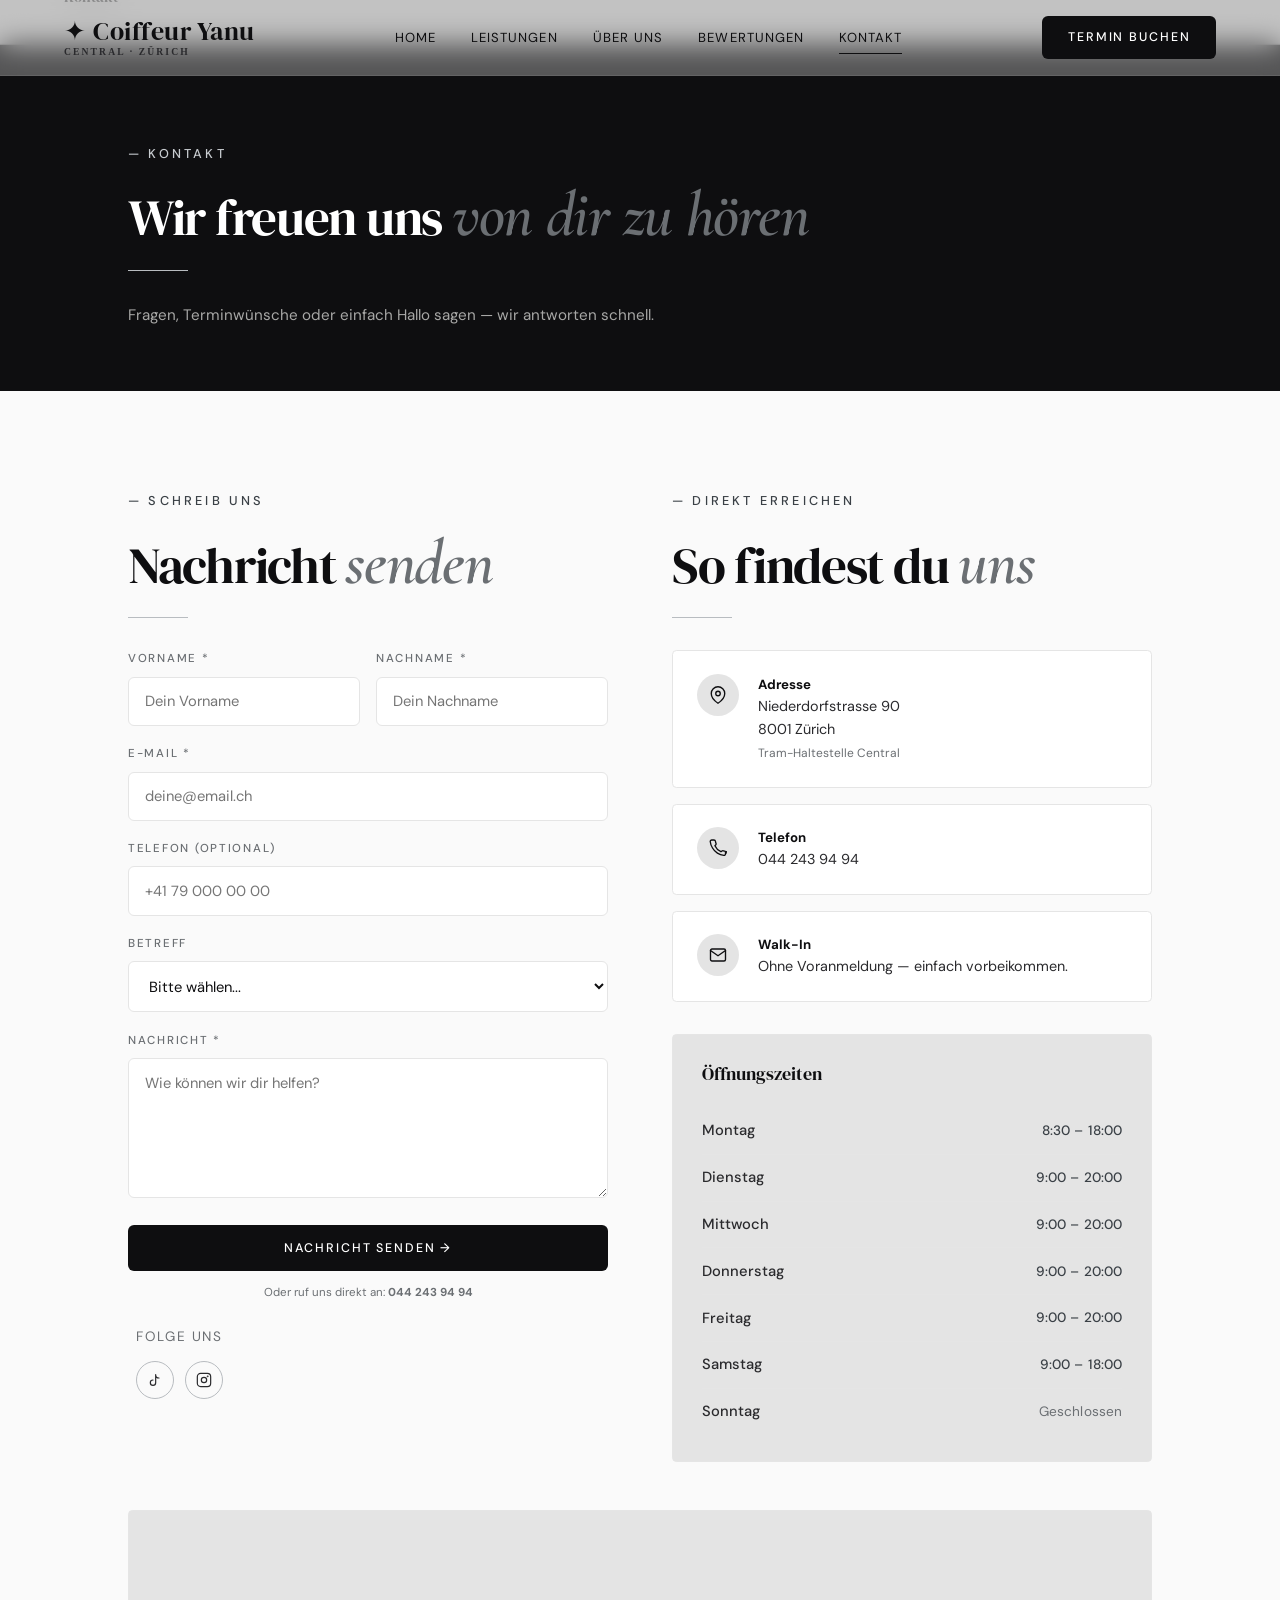
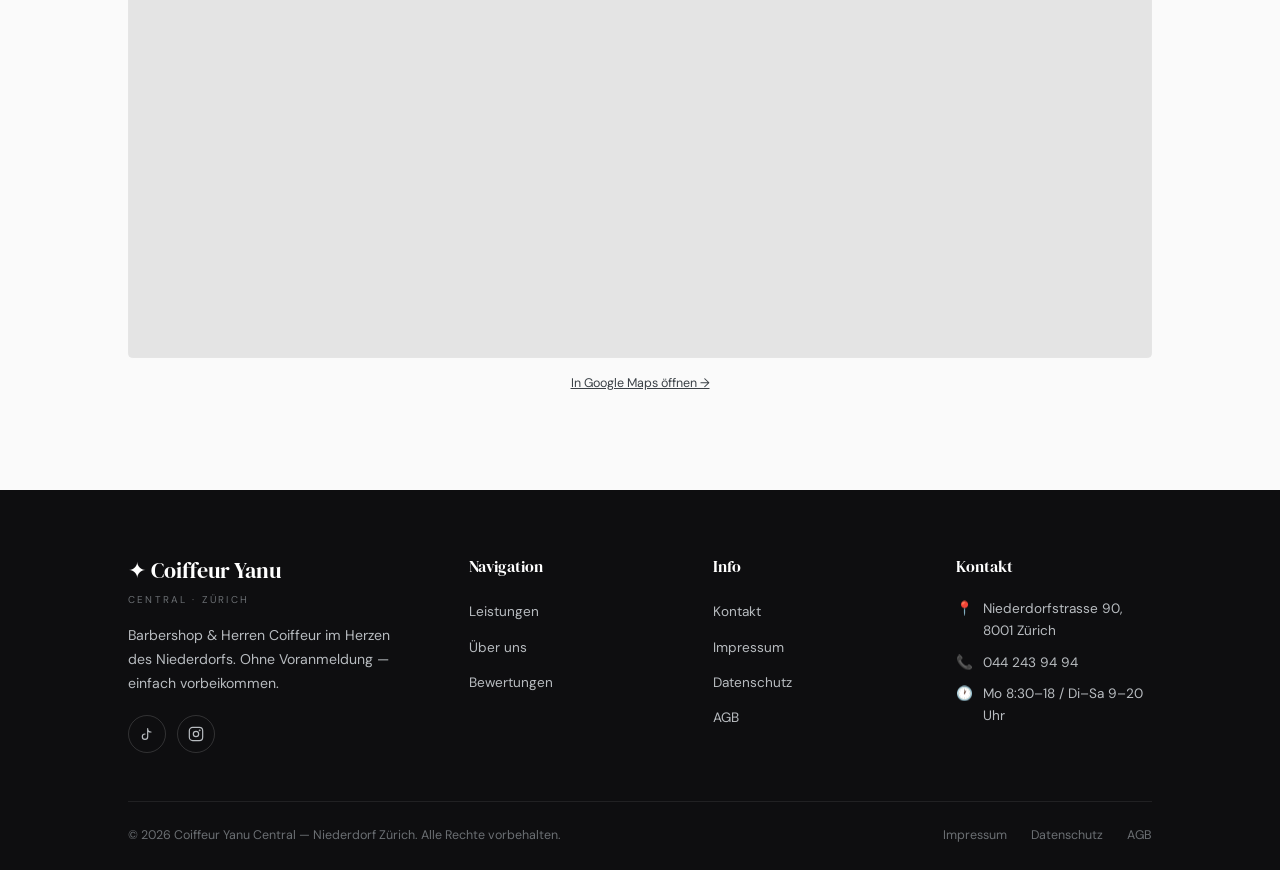
==== kontakt.html @ e37d9dbb "Add files via upload" ====
<!DOCTYPE html>
<html lang="de">
<head>
<meta charset="UTF-8">
<meta name="viewport" content="width=device-width, initial-scale=1.0">
<title>Kontakt — Coiffeur Yanu Central Zürich</title>
<meta name="description" content="Kontaktiere Coiffeur Yanu Central — Niederdorfstrasse 90, 8001 Zürich. Termine, Anfragen und Öffnungszeiten.">
<link rel="stylesheet" href="style.css">
</head>
<body>

<header class="header">
  <a href="index.html" class="nav-logo">✦ Coiffeur Yanu<span>Central · Zürich</span></a>
  <nav class="nav-links">
    <a href="index.html">Home</a>
    <a href="index.html#leistungen">Leistungen</a>
    <a href="index.html#about">Über uns</a>
    <a href="index.html#bewertungen">Bewertungen</a>
    <a href="kontakt.html" class="active">Kontakt</a>
  </nav>
  <div class="nav-right">
    <a href="kontakt.html" class="btn btn-gold">Termin buchen</a>
    <button class="hamburger" aria-label="Menü"><span></span><span></span><span></span></button>
  </div>
</header>
<nav class="mobile-nav">
  <a href="index.html">Home</a>
  <a href="index.html#leistungen">Leistungen</a>
  <a href="index.html#about">Über uns</a>
  <a href="index.html#bewertungen">Bewertungen</a>
  <a href="kontakt.html">Kontakt</a>
</nav>

<div class="page-hero">
  <div class="page-hero-content">
    <span class="label" style="color:var(--rose-light)">Kontakt</span>
    <h2 class="section-title" style="color:#ffffff;">Wir freuen uns <em>von dir zu hören</em></h2>
    <div class="divider-gold"></div>
    <p style="color:rgba(250,250,248,0.65);font-size:0.95rem;max-width:580px;">Fragen, Terminwünsche oder einfach Hallo sagen — wir antworten schnell.</p>
  </div>
</div>

<section class="section wide-pad">
  <div class="contact-layout">

    <!-- Form -->
    <div>
      <span class="label">Schreib uns</span>
      <h2 class="section-title">Nachricht <em>senden</em></h2>
      <div class="divider-gold"></div>

      <form id="contact-form">
        <div class="form-row">
          <div class="form-group">
            <label class="form-label">Vorname *</label>
            <input type="text" class="form-input" placeholder="Dein Vorname" required>
          </div>
          <div class="form-group">
            <label class="form-label">Nachname *</label>
            <input type="text" class="form-input" placeholder="Dein Nachname" required>
          </div>
        </div>
        <div class="form-group">
          <label class="form-label">E-Mail *</label>
          <input type="email" class="form-input" placeholder="deine@email.ch" required>
        </div>
        <div class="form-group">
          <label class="form-label">Telefon (optional)</label>
          <input type="tel" class="form-input" placeholder="+41 79 000 00 00">
        </div>
        <div class="form-group">
          <label class="form-label">Betreff</label>
          <select class="form-select form-input">
            <option value="">Bitte wählen...</option>
            <option>Terminanfrage</option>
            <option>Preisanfrage</option>
            <option>Allgemeine Frage</option>
            <option>Feedback</option>
            <option>Anderes</option>
          </select>
        </div>
        <div class="form-group">
          <label class="form-label">Nachricht *</label>
          <textarea class="form-textarea" placeholder="Wie können wir dir helfen?" style="min-height:140px;" required></textarea>
        </div>

        <button type="submit" class="btn btn-gold" style="width:100%;justify-content:center;padding:0.95rem;">
          Nachricht senden →
        </button>
        <p style="font-size:0.72rem;color:var(--mink);text-align:center;margin-top:0.8rem;">Oder ruf uns direkt an: <strong>044 243 94 94</strong></p>

        <div style="margin-top:1.5rem;margin-left:0.5rem;">
          <p style="font-size:0.85rem;letter-spacing:0.12em;text-transform:uppercase;color:var(--mink);margin-bottom:0.8rem;">Folge uns</p>
          <div class="social-row">
            <a href="https://www.tiktok.com/@coiffeur.yanu" target="_blank" rel="noopener" class="social-icon-btn" aria-label="TikTok"><svg viewBox="0 0 24 24" stroke="currentColor" fill="none" stroke-width="1.8" stroke-linecap="round" stroke-linejoin="round" width="16" height="16"><path d="M9 12a4 4 0 1 0 4 4V4a5 5 0 0 0 5 5"/></svg></a>
            <a href="https://www.instagram.com/" target="_blank" rel="noopener" class="social-icon-btn" aria-label="Instagram"><svg viewBox="0 0 24 24" stroke="currentColor" fill="none" stroke-width="1.8" stroke-linecap="round" stroke-linejoin="round" width="16" height="16"><rect x="2" y="2" width="20" height="20" rx="5"/><circle cx="12" cy="12" r="4"/><circle cx="17.5" cy="6.5" r="0.5" fill="currentColor"/></svg></a>
          </div>
        </div>
      </form>
    </div>

    <!-- Info -->
    <div>
      <span class="label">Direkt erreichen</span>
      <h2 class="section-title">So findest du <em>uns</em></h2>
      <div class="divider-gold"></div>

      <div class="contact-card"><div class="contact-info-item">
        <div class="contact-icon-box">
          <svg viewBox="0 0 24 24" stroke="currentColor" fill="none" stroke-width="1.8" stroke-linecap="round" stroke-linejoin="round" width="18" height="18">
            <path d="M21 10c0 7-9 13-9 13s-9-6-9-13a9 9 0 0 1 18 0z"/><circle cx="12" cy="10" r="3"/>
          </svg>
        </div>
        <div>
          <h5>Adresse</h5>
          <p>Niederdorfstrasse 90<br>8001 Zürich<br><span style="font-size:0.75rem;color:var(--mink);">Tram-Haltestelle Central</span></p>
        </div>
      </div></div>

      <div class="contact-card"><div class="contact-info-item">
        <div class="contact-icon-box">
          <svg viewBox="0 0 24 24" stroke="currentColor" fill="none" stroke-width="1.8" stroke-linecap="round" stroke-linejoin="round" width="18" height="18">
            <path d="M22 16.92v3a2 2 0 0 1-2.18 2 19.79 19.79 0 0 1-8.63-3.07A19.5 19.5 0 0 1 4.69 12a19.79 19.79 0 0 1-3.07-8.67A2 2 0 0 1 3.6 1.27h3a2 2 0 0 1 2 1.72c.127.96.361 1.903.7 2.81a2 2 0 0 1-.45 2.11L7.91 8.96a16 16 0 0 0 8 8l1.27-.77a2 2 0 0 1 2.11-.45c.907.339 1.85.573 2.81.7A2 2 0 0 1 24 18.92"/>
          </svg>
        </div>
        <div>
          <h5>Telefon</h5>
          <p>044 243 94 94</p>
        </div>
      </div></div>

      <div class="contact-card"><div class="contact-info-item">
        <div class="contact-icon-box">
          <svg viewBox="0 0 24 24" stroke="currentColor" fill="none" stroke-width="1.8" stroke-linecap="round" stroke-linejoin="round" width="18" height="18">
            <path d="M4 4h16c1.1 0 2 .9 2 2v12c0 1.1-.9 2-2 2H4c-1.1 0-2-.9-2-2V6c0-1.1.9-2 2-2z"/><polyline points="22,6 12,13 2,6"/>
          </svg>
        </div>
        <div>
          <h5>Walk-In</h5>
          <p>Ohne Voranmeldung — einfach vorbeikommen.</p>
        </div>
      </div></div>

      <div style="margin-top:2rem;padding:1.6rem 1.8rem;background:var(--pearl);border:1px solid var(--blush);border-radius:var(--radius-lg);">
        <h4 style="font-family:var(--serif);font-size:1.1rem;font-weight:400;margin-bottom:1.2rem;color:var(--ink);">Öffnungszeiten</h4>
        <div>
          <div class="hours-row"><span class="day">Montag</span><span class="time">8:30 – 18:00</span></div>
          <div class="hours-row"><span class="day">Dienstag</span><span class="time">9:00 – 20:00</span></div>
          <div class="hours-row"><span class="day">Mittwoch</span><span class="time">9:00 – 20:00</span></div>
          <div class="hours-row"><span class="day">Donnerstag</span><span class="time">9:00 – 20:00</span></div>
          <div class="hours-row"><span class="day">Freitag</span><span class="time">9:00 – 20:00</span></div>
          <div class="hours-row"><span class="day">Samstag</span><span class="time">9:00 – 18:00</span></div>
          <div class="hours-row closed"><span class="day">Sonntag</span><span class="time">Geschlossen</span></div>
        </div>
      </div>
    </div>
  </div>

  <div class="map-box with-iframe">
    <iframe
      src="https://www.google.com/maps?q=Niederdorfstrasse+90,+8001+Z%C3%BCrich&output=embed"
      loading="lazy"
      referrerpolicy="no-referrer-when-downgrade"
      title="Coiffeur Yanu Central auf Google Maps"
      allowfullscreen></iframe>
  </div>
  <p style="text-align:center;font-size:0.78rem;color:var(--mink);margin-top:1rem;">
    <a href="https://www.google.com/maps/search/Coiffeur+Yanu+Central+Z%C3%BCrich" target="_blank" rel="noopener" style="color:var(--rose-dark);text-decoration:underline;">In Google Maps öffnen →</a>
  </p>
</section>

<footer class="footer wide-pad">
  <div class="footer-grid">
    <div class="footer-brand">
      <span class="footer-brand-name">✦ Coiffeur Yanu</span>
      <span class="footer-brand-sub">Central · Zürich</span>
      <p>Barbershop & Herren Coiffeur im Herzen des Niederdorfs. Ohne Voranmeldung — einfach vorbeikommen.</p>
      <div class="social-row">
        <a href="https://www.tiktok.com/@coiffeur.yanu" target="_blank" rel="noopener" aria-label="TikTok" class="social-icon-btn"><svg viewBox="0 0 24 24" stroke="currentColor" fill="none" stroke-width="1.8" stroke-linecap="round" stroke-linejoin="round" width="16" height="16"><path d="M9 12a4 4 0 1 0 4 4V4a5 5 0 0 0 5 5"/></svg></a>
        <a href="https://www.instagram.com/" target="_blank" rel="noopener" aria-label="Instagram" class="social-icon-btn"><svg viewBox="0 0 24 24" stroke="currentColor" fill="none" stroke-width="1.8" stroke-linecap="round" stroke-linejoin="round" width="16" height="16"><rect x="2" y="2" width="20" height="20" rx="5"/><circle cx="12" cy="12" r="4"/><circle cx="17.5" cy="6.5" r="0.5" fill="currentColor"/></svg></a>
      </div>
    </div>
    <div class="footer-col"><h4>Navigation</h4><ul>
      <li><a href="index.html#leistungen">Leistungen</a></li>
      <li><a href="index.html#about">Über uns</a></li>
      <li><a href="index.html#bewertungen">Bewertungen</a></li>
    </ul></div>
    <div class="footer-col"><h4>Info</h4><ul>
      <li><a href="kontakt.html">Kontakt</a></li>
      <li><a href="#">Impressum</a></li>
      <li><a href="#">Datenschutz</a></li>
      <li><a href="#">AGB</a></li>
    </ul></div>
    <div class="footer-col"><h4>Kontakt</h4>
      <div class="footer-contact-line"><span>📍</span><span>Niederdorfstrasse 90, 8001 Zürich</span></div>
      <div class="footer-contact-line"><span>📞</span><span>044 243 94 94</span></div>
      <div class="footer-contact-line"><span>🕐</span><span>Mo 8:30–18 / Di–Sa 9–20 Uhr</span></div>
    </div>
  </div>
  <div class="footer-bottom">
    <p>© 2026 Coiffeur Yanu Central — Niederdorf Zürich. Alle Rechte vorbehalten.</p>
    <div class="footer-bottom-links"><a href="#">Impressum</a><a href="#">Datenschutz</a><a href="#">AGB</a></div>
  </div>
</footer>

<script src="script.js"></script>
</body>
</html>
---- style.css ----
@import url('https://fonts.googleapis.com/css2?family=DM+Serif+Display:ital@0;1&family=DM+Sans:wght@300;400;500;600&family=Cormorant:ital,wght@0,400;1,400;1,600&display=swap');

:root {
  --white:#FFFFFF; --off:#FAFAF8; --pearl:#F5F2EE; --blush:#EDE6DC;
  --stone:#C9BDB0; --mink:#8A7D74; --ink:#1C1915; --ink-2:#3A342E;
  --rose:#C4877A; --rose-light:#DCA99F; --rose-pale:#F5EBE8; --rose-dark:#9A5F54;
  --sage:#7A9180; --sage-pale:#EBF0EC;
  --serif:'DM Serif Display',Georgia,serif;
  --sans:'DM Sans',system-ui,sans-serif;
  --script:'Cormorant',Georgia,serif;
  --header-h:76px; --radius:6px; --radius-lg: 4.45px;;
  --transition:0.28s ease;
  --shadow:0 8px 40px rgba(28,25,21,0.10);
  --shadow-sm:0 4px 20px rgba(28,25,21,0.08);
}

*{box-sizing:border-box;margin:0;padding:0}
html{scroll-behavior:smooth}
body{font-family:var(--sans);color:var(--ink);background:var(--off);line-height:1.6;font-weight:400;-webkit-font-smoothing:antialiased}
img{max-width:100%;display:block}
a{color:inherit;text-decoration:none;transition:var(--transition)}

/* ---------- HEADER ---------- */
.header{
  position:fixed;top:0;left:0;right:0;height:var(--header-h);
  display:flex;align-items:center;justify-content:space-between;
  padding:0 5%;background:var(--mink);backdrop-filter:blur(14px);
  border-bottom:1px solid var(--blush);z-index:100;
}
.header.scrolled{
  background: rgba(255,255,255,0.85);
  backdrop-filter: blur(14px);
  border-bottom: 1px solid var(--blush);
}

.header.scrolled .nav-links a{color:var(--ink-2);}
.header.scrolled .nav-links a:hover,.nav-links a.active ::after{color:var(--rose-dark)}
.header.scrolled .nav-links a.active::after{background:var(--rose)}


.nav-logo{font-family:var(--serif);font-size:1.35rem;color:var(--ink);display:flex;flex-direction:column;line-height:1.1}
.nav-logo span{font-family:var(--sans);font-size:0.60rem;letter-spacing:0.22em;text-transform:uppercase;color:var(--ink-2);margin-top:2px;font-weight:600; font-family: bold;}
.nav-links{display:flex;gap:2.2rem}
.nav-links a{font-size:0.82rem;letter-spacing:0.08em;text-transform:uppercase;color:var(--ink);font-weight:400;position:relative;padding:0.4rem 0}
.nav-links a::after{
  content:'';position:absolute;left:0;right:0;bottom:0;
  height:1px;background:var(--rose);
  transform:scaleX(0);transform-origin:center;
  transition:transform 0.32s ease;
}
.nav-links a:hover{color:var(--rose-dark)}
.nav-links a:hover::after,
.nav-links a.active::after{transform:scaleX(1)}
.nav-links a.active{color:var(--rose-dark)}
.header.scrolled .nav-links a.active{color:var(--rose-dark)}
.nav-right{display:flex;align-items:center;gap:1rem}

.btn{display:inline-flex;align-items:center;gap:0.5rem;padding:0.7rem 1.6rem;font-size:0.78rem;letter-spacing:0.15em;text-transform:uppercase;border-radius:var(--radius);font-weight:500;cursor:pointer;border:none;transition:var(--transition);font-family:var(--sans)}
.btn-gold{background:var(--rose);color:var(--white)}
.btn-gold:hover{background:var(--rose-dark);transform:translateY(-1px);box-shadow:var(--shadow-sm)}
.btn-ghost{background:transparent;color:var(--ink);border:1px solid var(--stone)}
.btn-ghost:hover{border-color:var(--rose);color:var(--rose-dark)}

.hamburger{display:none;background:none;border:none;flex-direction:column;gap:5px;cursor:pointer;padding:6px}
.hamburger span{width:22px;height:1.5px;background:var(--ink);transition:var(--transition)}
.mobile-nav{position:fixed;top:var(--header-h);left:0;right:0;background:var(--white);border-bottom:1px solid var(--blush);transform:translateY(-110%);transition:transform 0.35s ease;z-index:99;padding:1.5rem 5%;flex-direction:column;gap:1rem;display:flex}
.mobile-nav.open{transform:translateY(0)}
.mobile-nav a{font-size:0.95rem;color:var(--ink);padding:0.5rem 0;border-bottom:1px solid var(--pearl);font-family:var(--serif)}

/* ---------- HERO ---------- */
.hero{
  min-height:100vh;display:flex;align-items:center;
  padding:calc(var(--header-h) + 3rem) 5% 4rem;
  background:linear-gradient(135deg,var(--pearl) 0%,var(--rose-pale) 60%,var(--blush) 100%);
  position:relative;overflow:hidden;
}
.hero::before{content:'';position:absolute;inset:0;background:radial-gradient(circle at 80% 20%,rgba(196,135,122,0.18),transparent 50%)}
.hero-grid{display:grid;grid-template-columns:1.1fr 0.9fr;gap:4rem;align-items:center;max-width:1400px;margin:0 auto;width:100%;position:relative;z-index:1}
.hero h1{font-family:var(--serif);font-size:clamp(2.6rem,6vw,5rem);line-height:1.05;color:var(--ink);margin-bottom:1.5rem;font-weight:400}
.hero h1 em{font-family:var(--script);font-style:italic;color:var(--rose-dark);font-weight:600}
.hero p{font-size:1.05rem;color:var(--ink-2);max-width:480px;margin-bottom:2rem;line-height:1.7}
.hero-cta{display:flex;gap:1rem;flex-wrap:wrap}
.hero-image{position:relative;aspect-ratio:4/5;border-radius:var(--radius-lg);overflow:hidden;box-shadow:var(--shadow);background:linear-gradient(135deg,var(--rose-light),var(--rose-pale))}
.hero-image::after{content:'✦';position:absolute;inset:0;display:flex;align-items:center;justify-content:center;font-size:6rem;color:rgba(255,255,255,0.4);font-family:var(--serif)}

.label{display:inline-block;font-size:0.8rem;letter-spacing:0.25em;text-transform:uppercase;color:var(--rose-dark);margin-bottom:1rem;font-weight:500}
.label::before{content:'— '}

/* ---------- SECTIONS ---------- */
.section{padding:6rem 5%;max-width:1400px;margin:0 auto}
.section-title{font-family:var(--serif);font-size:clamp(2rem,4vw,3.2rem);line-height:1.1;color:var(--ink);margin-bottom:1rem;font-weight:400}
.section-title em{font-family:var(--script);font-style:italic;color:var(--rose-light);font-weight:600; font-size: 4rem;}
.section-title.light{color:var(--white)}
.section-intro{max-width:600px;color:var(--ink-2);font-size:1rem;margin-bottom:3rem}

.divider-gold{width:60px;height:1px;background:var(--rose);margin:1.2rem 0 2rem}

/* ---------- PRODUCT/SERVICE CARDS ---------- */
.cards-grid{display:grid;grid-template-columns:repeat(4,1fr);gap:2rem}
.card{
  background:var(--white);border:1px solid var(--blush);border-radius:var(--radius-lg);
  padding:2.2rem 1.8rem;transition:var(--transition);position:relative;overflow:hidden;
}
.card::before{content:'';position:absolute;top:0;left:0;right:0;height:2px;background:var(--rose);transform:scaleX(0);transform-origin:left;transition:transform 0.4s ease}
.card:hover{transform:translateY(-4px);box-shadow:var(--shadow);border-color:var(--rose-light)}
.card:hover::before{transform:scaleX(1)}
.card-icon{width:48px;height:48px;border-radius:50%;background:var(--rose-pale);color:var(--rose-dark);display:flex;align-items:center;justify-content:center;margin-bottom:1.4rem;font-family:var(--serif);font-size:1.4rem}
.card h3{font-family:var(--serif);font-size:1.4rem;color:var(--ink);margin-bottom:0.8rem;font-weight:400}
.card p{color:var(--ink-2);font-size:0.92rem;line-height:1.7;margin-bottom:1.2rem}
.card-price{font-family:var(--script);font-style:italic;color:var(--rose-dark);font-size:1.15rem;font-weight:600}

/* ---------- ABOUT ---------- */
.about{background:var(--pearl)}
.about .section{padding:6rem 5%}
.about-grid{display:grid;grid-template-columns:1fr 1fr;gap:5rem;align-items:center}
.about-image{aspect-ratio:1/0.85;border-radius:var(--radius-lg);background:linear-gradient(135deg,var(--rose-light),var(--blush));background-size:cover;background-position:center;box-shadow:var(--shadow);position:relative;overflow:hidden}
.about-image::after{content:'';display:none;}
.about p{color:var(--ink-2);margin-bottom:1rem;font-size:1rem;line-height:1.8}
.about-stats{display:flex;gap:2.5rem;margin-top:2.5rem;padding-top:2.5rem;border-top:1px solid var(--blush)}
.stat-num{font-family:var(--serif);font-size:2.4rem;color:var(--rose-dark);line-height:1}
.stat-label{font-size:0.72rem;letter-spacing:0.15em;text-transform:uppercase;color:var(--mink);margin-top:0.4rem}

/* ---------- REVIEWS ---------- */
.reviews{background:var(--ink);color:var(--off)}
.reviews .section-title{color:var(--white)}
.reviews-grid{display:grid;grid-template-columns:repeat(3,1fr);gap:2rem;margin-top:3rem}
.review{
  padding:2.2rem;border:1px solid rgba(196,135,122,0.25);border-radius:var(--radius-lg);
  background:rgba(255,255,255,0.03);position:relative;
}
.review-stars{color:var(--rose-light);margin-bottom:1rem;font-size:0.95rem;letter-spacing:0.2em}
.review-text{font-family:var(--script);font-style:italic;font-size:1.1rem;line-height:1.7;color:var(--off);margin-bottom:1.5rem}
.review-author{font-size:0.82rem;letter-spacing:0.12em;text-transform:uppercase;color:var(--rose-light);font-weight:500}
.review-author small{display:block;color:var(--stone);font-size:0.7rem;margin-top:0.3rem;letter-spacing:0.08em;text-transform:none}

/* ---------- KONTAKT PAGE ---------- */
.page-hero{
  background:var(--ink);
  padding:calc(var(--header-h) + 4rem) 5% 4rem;position:relative;overflow:hidden;
}
.page-hero::before{display:none;}
.page-hero-content{position:relative;z-index:1;max-width:1400px;margin:0 auto}

.contact-layout{display:grid;grid-template-columns:1fr 1fr;gap:4rem}
.form-row{display:grid;grid-template-columns:1fr 1fr;gap:1rem}
.form-group{margin-bottom:1.2rem}
.form-label{display:block;font-size:0.72rem;letter-spacing:0.15em;text-transform:uppercase;color:var(--mink);margin-bottom:0.5rem;font-weight:500}
.form-input,.form-textarea,.form-select{
  width:100%;padding:0.85rem 1rem;background:var(--white);
  border:1px solid var(--blush);border-radius:var(--radius);
  font-family:var(--sans);font-size:0.92rem;color:var(--ink);transition:var(--transition);
}
.form-input:focus,.form-textarea:focus,.form-select:focus{outline:none;border-color:var(--rose);box-shadow:0 0 0 3px var(--rose-pale)}
.form-textarea{resize:vertical;font-family:var(--sans)}

.contact-info-item{display:flex;gap:1.2rem;margin-bottom:1.8rem;align-items:flex-start}
.contact-icon-box{
  flex-shrink:0;width:42px;height:42px;border-radius:50%;
  background:var(--rose-pale);color:var(--rose-dark);
  display:flex;align-items:center;justify-content:center;
}
.contact-info-item h4{font-family:var(--serif);font-size:1.05rem;color:var(--ink);margin-bottom:0.3rem;font-weight:400}
.contact-info-item p{color:var(--ink-2);font-size:0.9rem;line-height:1.6}

.social-row{display:flex;gap:0.7rem}
.social-icon-btn{
  width:38px;height:38px;border-radius:50%;
  border:1px solid var(--stone);color:var(--ink-2);
  display:inline-flex;align-items:center;justify-content:center;transition:var(--transition);
}
.social-icon-btn:hover{background:var(--rose);color:var(--white);border-color:var(--rose);transform:translateY(-2px)}

.map-box.with-iframe{width:100%;aspect-ratio:16/7;border:1px solid var(--blush);border-radius:var(--radius-lg);overflow:hidden;margin-top:3rem;background:var(--pearl)}
.map-box.with-iframe iframe{width:100%;height:100%;border:0;display:block;filter:grayscale(0.3) contrast(0.95)}

/* ---------- FOOTER ---------- */
.footer{background:var(--ink);color:var(--stone);padding:4rem 5% 1.5rem;}
.footer-grid{display: grid;grid-template-columns:1.5fr 1fr 1fr 1fr;gap:3rem;max-width:1400px;margin:0 auto;padding-bottom:3rem;border-bottom:1px solid rgba(255,255,255,0.08)}
.footer-brand-name{font-family:var(--serif);font-size:1.35rem;color:var(--white);display:block}
.footer-brand-sub{font-size:0.62rem;letter-spacing:0.22em;text-transform:uppercase;color:var(--mink);display:block;margin:4px 0 1rem}
.footer-brand p{font-size:0.88rem;line-height:1.7;margin-bottom:1.2rem;max-width:280px}
.footer-brand .social-icon-btn{border-color:rgba(255,255,255,0.15);color:var(--stone)}
.footer-brand .social-icon-btn:hover{background:var(--rose);color:var(--white);border-color:var(--rose)}
.footer-col h4{font-family:var(--serif);font-size:1rem;color:var(--white);margin-bottom:1.2rem;font-weight:400}
.footer-col ul{list-style:none}
.footer-col li{margin-bottom:0.6rem}
.footer-col a{font-size:0.85rem;color:var(--stone)}
.footer-col a:hover{color:var(--rose)}
.footer-contact-line{display:flex;gap:0.6rem;font-size:0.85rem;margin-bottom:0.6rem;align-items:flex-start}
.footer-bottom{max-width:1400px;margin:0 auto;padding-top:1.5rem;display:flex;justify-content:space-between;flex-wrap:wrap;gap:1rem;font-size:0.78rem;color:var(--mink)}
.footer-bottom-links{display:flex;gap:1.5rem}
.footer-bottom-links a:hover{color:var(--rose-light)}

/* ---------- RESPONSIVE ---------- */
@media(max-width:1024px){
  .nav-links{display:none}
  .hamburger{display:flex}
  .hero-grid,.about-grid,.contact-layout{grid-template-columns:1fr;gap:3rem}
  .cards-grid,.reviews-grid{grid-template-columns:repeat(2,1fr)}
  .footer-grid{grid-template-columns:1fr 1fr;gap:2.5rem}
  .hero-image,.about-image{max-width:480px;margin:0 auto}
}
@media(max-width:640px){
  :root{--header-h:64px}
  .header{padding:0 4%}
  .nav-logo{font-size:1.15rem}
  .section{padding:4rem 5%}
  .cards-grid,.reviews-grid{grid-template-columns:1fr}
  .form-row{grid-template-columns:1fr}
  .footer-grid{grid-template-columns:1fr;gap:2rem;text-align:left}
  .footer-bottom{flex-direction:column;text-align:center}
  .about-stats{gap:1.5rem;flex-wrap:wrap}
  .hero-cta{flex-direction:column;align-items:flex-start}
  .hero-cta .btn{width:100%;justify-content:center}
  .nav-right .btn{display:none}
}

/* ═══════════════════════════════════════════════ */
/* === V2: Editorial Hero & Bestseller Refresh === */
/* ═══════════════════════════════════════════════ */

/* HERO EDITORIAL */
.hero-editorial{
  min-height:100vh;
  padding:calc(var(--header-h) + 3rem) 5% 5rem;
  position:relative;overflow:hidden;
  background:var(--ink);
}
.hero-editorial .hero-bg-image{
  position:absolute;inset:0;
  background-image:url('images/hero-bg.jpg');
  background-size:cover;background-position:center;
  filter:brightness(0.85);
}
.hero-editorial .hero-overlay{
  position:absolute;inset:0;
  background:linear-gradient(110deg,rgba(28,25,21,0.78) 0%,rgba(28,25,21,0.55) 45%,rgba(28,25,21,0.15) 100%);
}
.hero-inner{
  position:relative;z-index:2;max-width:1400px;margin:0 auto;
  display:grid;grid-template-columns:1.15fr 0.85fr;gap:4rem;align-items:center;width:100%;
}
.hero-text{color:var(--white)}
.hero-eyebrow{
  display:inline-block;font-size:0.7rem;letter-spacing:0.32em;text-transform:uppercase;
  color:var(--rose-light);padding:0.5rem 1rem;border:1px solid rgba(220,169,159,0.35);
  border-radius:999px;margin-bottom:1.5rem;
}
.hero-text h1{
  font-family:var(--serif);font-size:clamp(2.8rem,6.2vw,5.4rem);
  line-height:1.02;margin-bottom:1.5rem;font-weight:400;color:var(--white);
}
.hero-text h1 em{
  font-family:var(--script);font-style:italic;color:var(--rose-light);font-weight:600;
  display:inline-block;
}
.hero-sub{
  font-size:1.05rem;color:rgba(255,255,255,0.82);max-width:480px;
  margin-bottom:2.2rem;line-height:1.75;
}
.hero-ctas{display:flex;gap:1rem;flex-wrap:wrap;margin-bottom:3rem}
.btn-outline-light{
  background:transparent;color:var(--white);border:1px solid rgba(255,255,255,0.4);
}
.btn-outline-light:hover{background:rgba(255,255,255,0.08);border-color:var(--rose-light)}
.hero-bar{
  display:flex;gap:2.5rem;padding-top:1.8rem;
  border-top:1px solid rgba(255,255,255,0.18);max-width:480px;
}
.hero-bar > div{display:flex;flex-direction:column;gap:0.2rem}
.hero-stat-num{font-family:var(--serif);font-size:1.9rem;color:var(--rose-light);line-height:1}
.hero-stat-label{font-size:0.72rem;letter-spacing:0.18em;text-transform:uppercase;color:rgba(255,255,255,0.65)}

.hero-portrait-wrap{position:relative;justify-self:end}
.hero-portrait{
  width:min(420px,100%);aspect-ratio:4/5;
  background-size:cover;background-position:center;
  border-radius:var(--radius-lg);
  box-shadow:0 30px 80px rgba(0,0,0,0.45);
  border:1px solid rgba(255,255,255,0.1);
}
.hero-portrait-tag{
  position:absolute;bottom:-1.5rem;left:-1.5rem;
  background:var(--white);padding:1rem 1.4rem;border-radius:var(--radius);
  box-shadow:var(--shadow);display:flex;flex-direction:column;
}
.hero-portrait-tag .script{
  font-family:var(--script);font-style:italic;color:var(--rose-dark);
  font-size:1.3rem;line-height:1;
}
.hero-portrait-tag span:last-child{
  font-size:0.7rem;letter-spacing:0.18em;text-transform:uppercase;color:var(--ink-2);margin-top:0.3rem;
}
.scroll-hint{
  position:absolute;bottom:2rem;left:50%;transform:translateX(-50%);
  z-index:2;display:flex;flex-direction:column;align-items:center;gap:0.6rem;
  color:rgba(255,255,255,0.7);
}
.scroll-line{width:1px;height:40px;background:rgba(255,255,255,0.5);animation:scroll-down 2s ease-in-out infinite}
.scroll-hint span{font-size:0.65rem;letter-spacing:0.3em;text-transform:uppercase}
@keyframes scroll-down{0%{transform:scaleY(0);transform-origin:top}50%{transform:scaleY(1);transform-origin:top}50.01%{transform-origin:bottom}100%{transform:scaleY(0);transform-origin:bottom}}

/* SECTION HEAD */
.section-head{margin-bottom:3.5rem;max-width:600px}
.section-head.center{margin-left:auto;margin-right:auto;text-align:center}
.divider-gold.center{margin-left:auto;margin-right:auto}
.bg-cream{background:var(--pearl)}

/* BESTSELLER CARDS (Editorial style with image) */
.bestseller-grid{
  display:grid;grid-template-columns:repeat(4,1fr);gap:1.25rem;
}
.style-card{
  background:var(--white);border-radius:var(--radius-lg);overflow:hidden;
  box-shadow:var(--shadow-sm);transition:var(--transition);
  display:flex;flex-direction:column;
}
.style-card:hover{transform:translateY(-6px);box-shadow:var(--shadow)}
.style-card-img{
  position:relative;aspect-ratio:4/5;
  background-size:cover;background-position:center;
}
.style-badge{
  position:absolute;top:1rem;left:1rem;
  background:rgba(255,255,255,0.95);color:var(--rose-dark);
  font-size:0.65rem;letter-spacing:0.2em;text-transform:uppercase;font-weight:500;
  padding:0.45rem 0.85rem;border-radius:999px;
}
.style-card-body{padding:1.1rem 1.2rem 1.4rem;display:flex;flex-direction:column;gap:0.5rem;flex:1}
.style-name{font-family:var(--serif);font-size:1.16rem;color:var(--ink);line-height:1.2}
.style-desc{font-size:0.87rem;color:var(--ink-2);line-height:1.55;flex:1}
.style-foot{display:flex;align-items:center;justify-content:space-between;padding-top:0.6rem;border-top:1px solid var(--blush);margin-top:0.4rem}
.style-price{font-family:var(--serif);font-size:1.1rem;color:var(--rose-dark)}
.style-link{font-size:0.78rem;letter-spacing:0.15em;text-transform:uppercase;color:var(--ink);font-weight:500}
.style-link:hover{color:var(--rose-dark)}

/* ABOUT SECTION */
.about-section{padding-top:6rem;padding-bottom:6rem}
.about-layout{display:grid;grid-template-columns:0.9fr 1.1fr;gap:5rem;align-items:center}
.about-visual{position:relative}
.about-img{
  width:100%;aspect-ratio:8/9!important;border-radius:var(--radius-lg);
  background-size:105%;background-position:bottom;
  box-shadow:var(--shadow);
}
.about-quote{
  position:absolute;bottom:-1.5rem;right:-1.5rem;
  background:var(--white);padding:1.5rem 1.6rem;
  max-width:280px;border-radius:var(--radius);
  box-shadow:var(--shadow);border-left:3px solid var(--rose);
}
.about-quote blockquote{
  font-family:var(--script);font-style:italic;color:var(--ink);
  font-size:1.1rem;line-height:1.4;margin-bottom:0.6rem;
}
.about-quote cite{font-size:0.72rem;letter-spacing:0.18em;text-transform:uppercase;color:var(--mink);font-style:normal}
.about-content p{color:var(--ink-2);margin-bottom:1rem;line-height:1.75}
.about-stats{display:flex;gap:2.5rem;margin:2rem 0 1.5rem;padding:1.5rem 0;border-top:1px solid var(--blush);border-bottom:1px solid var(--blush)}
.about-stats > div{display:flex;flex-direction:column;gap:0.2rem}
.stat-num{font-family:var(--serif);font-size:1.9rem;color:var(--rose-dark);line-height:1}
.stat-label{font-size:0.72rem;letter-spacing:0.18em;text-transform:uppercase;color:var(--mink)}

/* RESPONSIVE */
@media (max-width:1024px){
  .hero-inner{grid-template-columns:1fr;gap:3rem}
  .hero-portrait-wrap{justify-self:center}
  .hero-bar{max-width:none}
  .about-layout{grid-template-columns:1fr;gap:4rem}

  .bestseller-grid{grid-template-columns:repeat(2,1fr)}
  .nav-links{display:none}
  .hamburger{display:flex}
}
@media (max-width:640px){
  .hero-editorial{padding-top:calc(var(--header-h) + 2rem)}
  .hero-bar{flex-wrap:wrap;gap:1.5rem}
  .hero-portrait-tag{left:0;right:0;bottom:-1rem;text-align:center;align-items:center}
  .bestseller-grid{grid-template-columns:1fr;max-width:420px;margin:0 auto}
  .about-stats{gap:1.5rem;flex-wrap:wrap}
  .scroll-hint{display:none}
}


/* ═══════════════════════════════════════════════ */
/* === V3: Kontakt-Layout breiter + Refinements === */
/* ═══════════════════════════════════════════════ */

/* Breiteres Padding für Kontaktseite + Footer */
.section.wide-pad {
  padding-left: 8rem;
  padding-right: 8rem;
  max-width: none;
}
.page-hero {
  padding-left: 8rem;
  padding-right: 8rem;
}
.page-hero-content { max-width: none; }

.footer.wide-pad {
  padding-left: 8rem;
  padding-right: 8rem;
}
.footer.wide-pad .footer-grid,
.footer.wide-pad .footer-bottom {
  max-width: none;
}

/* Kontakt-Karten: Adresse / Telefon / E-Mail jeweils mit Border */
.contact-card {
  border: 1px solid var(--blush);
  border-radius: 4.45px;
  padding: 1.4rem 1.5rem;
  background: var(--white);
  margin-bottom: 1rem;
  transition: var(--transition);
}
.contact-card:hover {
  border-color: var(--rose-light);
  box-shadow: var(--shadow-sm);
  transform: translateY(-2px);
}
.contact-card .contact-info-item {
  margin-bottom: 0;
}

/* Öffnungszeiten — Uhrzeiten Di-Sa größer, eigene Schrift */
.hours-row {
  display: flex;
  justify-content: space-between;
  align-items: center;
  padding: 0.7rem 0;
  border-bottom: 1px solid var(--blush);
  font-size: 0.92rem;
}
.hours-row:last-child { border-bottom: none; }
.hours-row .day { color: var(--ink-2); font-weight: 500; }
.hours-row .time {
  color: var(--rose-dark);
  font-size: 0.85rem;
  font-weight: 500;
  letter-spacing: 0.01em;
}
.hours-row.closed .time {
  font-family: var(--sans);
  font-style: normal;
  font-size: 0.85rem;
  color: var(--mink);
  font-weight: 400;
}

/* Header: Blur stärker + sichtbare Veränderung beim Scrollen */
.header {
  transition: background 0.3s ease, box-shadow 0.3s ease, backdrop-filter 0.3s ease, height 0.3s ease;
}
.header.scrolled {
  background: rgba(255, 255, 255, 0.7);
  backdrop-filter: blur(22px) saturate(140%);
  -webkit-backdrop-filter: blur(22px) saturate(140%);
  box-shadow: 0 4px 24px rgba(28, 25, 21, 0.06);
  border-bottom-color: rgba(237, 230, 220, 0.6);
}

/* Responsive: bei kleineren Screens Padding reduzieren */
@media (max-width: 1200px) {
  .section.wide-pad,
  .page-hero,
  .footer.wide-pad {
    padding-left: 5rem;
    padding-right: 5rem;
  }
}
@media (max-width: 900px) {
  .section.wide-pad,
  .page-hero,
  .footer.wide-pad {
    padding-left: 5%;
    padding-right: 5%;
  }
}

/* ═══════════════════════════════════════════════ */
/* === V4: Home Refinements (Hero, Services, Reviews) === */
/* ═══════════════════════════════════════════════ */

/* Hero — bessere Lesbarkeit + Sterne-Bewertung */
.hero-editorial .hero-overlay{
  background:linear-gradient(110deg,rgba(28,25,21,0.86) 0%,rgba(28,25,21,0.62) 50%,rgba(28,25,21,0.25) 100%);
}
.hero-sub{ color:rgba(255,255,255,0.92) !important; }
.hero-rating{
  display:flex;align-items:center;gap:0.8rem;margin:-1rem 0 2rem;
  color:rgba(255,255,255,0.95);font-size:0.85rem;
}
.hero-rating .hero-stars{color:var(--rose-light);letter-spacing:3px;font-size:1rem}
.hero-rating-text strong{color:#fff;font-weight:600}

/* Hero Portrait — kleineres Akzent-Bild statt Signature-Tag */
.hero-portrait{
  width:min(380px,100%);aspect-ratio:4/5;
}
.hero-portrait-mini{
  position:absolute;bottom:-2rem;left:-2.5rem;
  width:150px;aspect-ratio:3/4;
  background-size:cover;background-position:center;
  border-radius:var(--radius-lg);
  border:4px solid var(--white);
  box-shadow:0 18px 40px rgba(0,0,0,0.35);
}
@media (max-width:1024px){
  .hero-portrait-mini{left:0;bottom:-1.5rem;width:110px}
}
@media (max-width:640px){
  .hero-portrait-mini{display:none}
}

/* SERVICES GRID — Coiffeur Service Cards */
.services-grid{
  display:grid;grid-template-columns:repeat(3,1fr);gap:1.6rem;
}
.service-card{
  background:var(--white);
  border:1px solid var(--blush);
  border-radius:var(--radius-lg);
  padding:2rem 1.8rem;
  transition:var(--transition);
  position:relative;
  display:flex;flex-direction:column;gap:0.7rem;
}
.service-card::before{
  content:'';position:absolute;top:0;left:0;right:0;height:2px;
  background:var(--rose);transform:scaleX(0);transform-origin:left;
  transition:transform 0.4s ease;
}
.service-card:hover{
  transform:translateY(-4px);box-shadow:var(--shadow);
  border-color:var(--rose-light);
}
.service-card:hover::before{transform:scaleX(1)}
.service-icon{
  width:48px;height:48px;border-radius:50%;
  background:var(--rose-pale);color:var(--rose-dark);
  display:flex;align-items:center;justify-content:center;
  font-family:var(--serif);font-size:1.4rem;margin-bottom:0.4rem;
}
.service-card h3{
  font-family:var(--serif);font-size:1.35rem;color:var(--ink);
  font-weight:400;line-height:1.2;
}
.service-card p{
  font-size:1rem;color:var(--ink-2);line-height:1.65;flex:1;
}
.service-price{
  font-family:var(--serif);font-style:italic;color:var(--rose-dark);
  font-size:1.1rem;padding-top:0.6rem;border-top:1px solid var(--blush);
}
@media (max-width:1024px){
  .services-grid{grid-template-columns:repeat(2,1fr)}
}
@media (max-width:640px){
  .services-grid{grid-template-columns:1fr}
}

/* Sections — kein Cream-Hintergrund mehr bei Bestseller / Reviews */
.section.bg-cream{background:transparent}

/* REVIEWS — White Cards (inspiration: Atelier Meier) */
#bewertungen{ background:var(--pearl); }
.reviews-grid{
  display:grid;
  grid-template-columns:repeat(auto-fill,minmax(280px,1fr));
  gap:1.5rem;margin-top:1rem;
}
.review-card{
  background:var(--white);
  border:1px solid var(--blush);
  border-radius:var(--radius-lg);
  padding:2rem 1.9rem;
  position:relative;
  transition:transform 0.3s ease, box-shadow 0.3s ease;
}
.review-card::before{
  content:'"';
  position:absolute;top:0.6rem;right:1.4rem;
  font-family:var(--serif);font-size:5rem;line-height:1;
  color:var(--blush);pointer-events:none;
}
.review-card:hover{
  transform:translateY(-4px);
  box-shadow:0 16px 40px rgba(28,25,21,0.08);
}
.review-card .review-stars{
  color:var(--rose);letter-spacing:3px;font-size:0.85rem;
  margin-bottom:1rem;display:block;
}
.review-card .review-text{
  font-family:var(--script);font-style:italic;
  font-size:1.05rem;line-height:1.65;color:var(--ink);
  margin-bottom:1.4rem;
}
.review-author-row{display:flex;align-items:center;gap:0.85rem}
.review-avatar{
  width:42px;height:42px;border-radius:50%;
  background:linear-gradient(135deg,var(--rose-pale),var(--blush));
  color:var(--rose-dark);
  display:flex;align-items:center;justify-content:center;
  font-family:var(--serif);font-size:0.9rem;flex-shrink:0;
}
.review-name{font-size:0.88rem;font-weight:500;color:var(--ink)}
.review-service{
  font-size:0.72rem;color:var(--rose-dark);
  font-style:italic;font-family:var(--script);
}

/* ABOUT — Bild kompakter, Inhalt vertikal zentriert */
.about-section{padding-top:5rem;padding-bottom:5rem}
.about-layout{align-items:center}
.about-img{aspect-ratio:4/5}
.about-content p em{font-style:italic;color:var(--rose-dark);font-family:var(--script);font-size:1.08em}

/* SECTION wide-pad: Header section auch wide */
.section.wide-pad .section-head{max-width:720px}

/* ═══════════════════════════════════════════════ */
/* === V5: Final Polish (Hero, About, Reviews) === */
/* ═══════════════════════════════════════════════ */

/* HEADER hover: pre-scroll = mink, scrolled = rose-dark */
.header .nav-links a:hover { color: var(--mink); }
.header .nav-links a:hover::after { background: var(--mink); }
.header.scrolled .nav-links a:hover { color: var(--rose-dark); }
.header.scrolled .nav-links a:hover::after { background: var(--rose-dark); }

/* HERO — wider padding (matches rest), more vertical breathing room */
.hero-editorial.wide-pad {
  padding-left: 8rem;
  padding-right: 8rem;
  padding-top: calc(var(--header-h) + 6rem);
  padding-bottom: 7rem;
  min-height: 100vh;
}
.hero-editorial .hero-inner { max-width: none; gap: 5rem; }

/* Eleganz stays smaller — rest bigger */
.hero-text h1 { font-size: clamp(3.6rem, 7.6vw, 6.6rem); line-height: 1.02; }
.hero-text h1 .eleganz {
  display: inline-block;
  font-size: clamp(2.4rem, 5vw, 4.4rem);
  letter-spacing: -0.01em;
}
.hero-text h1 em { font-size: 1em; }

.hero-eyebrow { font-size: 0.82rem; padding: 0.6rem 1.15rem; margin-bottom: 1.8rem; }
.hero-sub { font-size: 1.18rem; max-width: 520px; line-height: 1.75; margin-bottom: 2.4rem; }
.hero-ctas .btn { padding: 0.95rem 1.9rem; font-size: 0.85rem; }

.hero-rating { gap: 1rem; font-size: 1rem; margin: 0 0 2.4rem; }
.hero-rating .hero-stars { font-size: 1.45rem; letter-spacing: 4px; }
.hero-rating-text { font-size: 1rem; }

.hero-bar { gap: 3rem; max-width: 560px; padding-top: 2rem; }
.hero-stat-num { font-size: 2.4rem; }
.hero-stat-label { font-size: 0.78rem; }

/* HERO — round portrait with light shadow */
.hero-portrait-wrap { justify-self: end; }
.hero-portrait-circle {
  width: min(460px, 100%);
  aspect-ratio: 1/1;
  border-radius: 50%;
  background-size: cover;
  background-position: center;
  box-shadow:
    0 0 0 1px rgba(220,169,159,0.35),
    0 30px 80px rgba(196,135,122,0.28),
    0 12px 40px rgba(0,0,0,0.25);
}
@media (max-width: 1024px) {
  .hero-editorial.wide-pad { padding-top: calc(var(--header-h) + 3rem); padding-bottom: 4rem; }
  .hero-portrait-circle { width: min(360px, 80%); }
}
@media (max-width: 900px) {
  .hero-editorial.wide-pad { padding-left: 5%; padding-right: 5%; }
}

/* SERVICES — etwas edler */
.services-grid { gap: 2rem; }
.service-card {
  padding: 2.4rem 2rem 2rem;
  background: linear-gradient(180deg, var(--white) 0%, var(--off) 100%);
}
.service-icon {
  width: 56px; height: 56px;
  background: linear-gradient(135deg, var(--rose-pale), var(--blush));
  border: 1px solid rgba(196,135,122,0.18);
  font-size: 1.6rem;
  box-shadow: 0 4px 12px rgba(196,135,122,0.12);
}
.service-card h3 { font-size: 1.41rem; }
.service-card .service-price {
  font-family: var(--script);
  font-style: italic;
  font-size: 1.25rem;
  font-weight: 600;
}

/* ABOUT — Bild oben anschneiden, Text + Bild auf gleicher Höhe oben */
.about-layout { align-items: flex-start; }

.about-content { padding-top: 0; }
.about-quote { max-width: 320px; padding: 1.8rem 1.8rem; }
.about-quote blockquote { font-size: 1.35rem; line-height: 1.45; }
.about-quote cite { font-size: 0.78rem; }

/* REVIEWS — keine Bewegung, größer, Coiffeur-Symbol, Author rechts */
#bewertungen .review-card { transition: box-shadow 0.3s ease; }
#bewertungen .review-card:hover { transform: none; box-shadow: 0 10px 30px rgba(28,25,21,0.06); }

.review-card::before {
  content: '✂';
  font-family: var(--sans);
  font-size: 2.6rem;
  top: 1rem; right: 1.4rem;
  color: var(--rose-light);
  opacity: 0.55;
  transform: rotate(-12deg);
}
.review-card .review-stars {
  font-size: 1.15rem;
  letter-spacing: 4px;
  color: var(--rose);
  margin-bottom: 1.2rem;
}
.review-card .review-text {
  font-size: 1.18rem;
  line-height: 1.6;
}
.review-author-row {
  justify-content: flex-end;
  text-align: right;
  flex-direction: row-reverse;
  margin-top: 1.6rem;
}
.review-author-row > div { display: flex; flex-direction: column; align-items: flex-end; }


/* V5 portrait fix — explicit display */
.hero-editorial .hero-portrait-wrap {
  position: relative; z-index: 3;
  display: block; min-height: 460px;
}
.hero-editorial .hero-portrait-circle {
  display: block; position: relative; z-index: 3;
  width: min(460px, 100%); height: auto; aspect-ratio: 1/1;
  background-color: var(--blush);
}
@media (max-width:1024px){
  .hero-editorial .hero-portrait-wrap{min-height:auto}
}

/* V5 portrait fix #2 — guarantee column width */
.hero-editorial .hero-inner{
  grid-template-columns: minmax(0,1.05fr) 480px !important;
}
@media (max-width:1100px){
  .hero-editorial .hero-inner{grid-template-columns:1fr !important}
}

/* ═══════════════════════════════════════════════ */
/* === V6: Header colors, service cards w/ image,
         bestseller bg, reviews layout, titles    === */
/* ═══════════════════════════════════════════════ */

/* --- Header hover/underline rules ---
   Pre-scroll: hover text = stone, underline = rose-dark always
   Scrolled: hover text = rose-dark, underline = rose-dark
   Active link: text rose-dark, underline rose-dark in both states */
.header .nav-links a::after,
.header.scrolled .nav-links a::after {
  background: var(--rose) !important;
}
.header .nav-links a.active { color: var(--stone) !important; }
.header .nav-links a:hover { color: var(--stone) !important; }
.header .nav-links a:hover::after { background: var(--rose) !important; }
.header.scrolled .nav-links a:hover { color: var(--rose-dark) !important; }
.header.scrolled .nav-links a:hover::after { background: var(--rose-dark) !important; }
.header.scrolled .nav-links a.active { color: var(--rose-dark) !important; }
.header.scrolled .nav-links a.active::after { background: var(--rose-dark) !important; }

/* Hero portrait — img tag rendering */
.hero-editorial img.hero-portrait-circle{
  display: block;
  width: min(460px, 100%);
  height: auto;
  aspect-ratio: 1/1;
  object-fit: cover;
  object-position: center 20%;
  border-radius: 50%;
  background-color: var(--blush);
  box-shadow:
    0 0 0 1px rgba(220,169,159,0.35),
    0 30px 80px rgba(196,135,122,0.28),
    0 12px 40px rgba(0,0,0,0.25);
}

/* SERVICE CARDS — image on top, like flat-design inspiration */
.service-card { padding: 0; overflow: hidden; }
.service-card-img {
  width: 100%;
  aspect-ratio: 4/3;
  background-size: cover;
  background-position: center;
  background-color: var(--blush);
}
.service-card-body {
  padding: 1.8rem 1.8rem 2rem;
  display: flex;
  flex-direction: column;
  gap: 0.7rem;
  flex: 1;
}
.service-card .service-icon {
  margin-top: -2.4rem;
  background: var(--white);
  border: 1px solid var(--blush);
  box-shadow: 0 6px 18px rgba(196,135,122,0.16);
}

/* BESTSELLER section background — beige (pearl) like reviews */
.bestseller-section { background: var(--pearl); }
.bestseller-section .style-card {
  background: var(--white);
}

/* ABOUT — make quote box wider */
.about-quote {
  max-width: 380px;
  padding: 1.8rem 2rem;
}
.about-quote blockquote { font-size: 1.4rem; }

/* REVIEWS — author bottom-left, avatar first then name, no row-reverse */
#bewertungen .review-author-row {
  justify-content: flex-start !important;
  flex-direction: row !important;
  text-align: left !important;
  gap: 0.85rem;
  margin-top: 1.6rem;
  padding-left: 0.7rem;
}
#bewertungen .review-author-row > div {
  align-items: flex-start !important;
  text-align: center;
  
}

#bewertungen .review-avatar {
padding-left: 0.65rem;
font-size: 1rem;
}

#bewertungen .review-text {
  font-family: var(--sans);
  font-style: normal;
  font-size: 1rem;
  line-height: 1.7;
  color: var(--ink-2);
  padding-left: 0.7rem;
}
#bewertungen .review-stars {
  font-size: 1.25rem;
  letter-spacing: 5px;
  padding-left: 0.6rem;
}
#bewertungen .review-name { font-size: 0.95rem; font-weight: 600; }
#bewertungen .review-service { font-size: 1.1rem; }

/* SECTION TITLES — same font/size, less wide (tighter, lighter weight) */
.section-title,
.hero-text h1 {
  letter-spacing: -0.025em;
  font-stretch: condensed;
}
.section-title { font-weight: 400; }

/* Responsive */
@media (max-width: 1024px) {
  .service-card-img { aspect-ratio: 16/10; }
}
@media (max-width: 640px) {
  .about-quote { max-width: 100%; }
}

/* ═══════════════════════════════════════════════ */
/* === V7: Final polish — Hero, Services, Reviews, About === */
/* ═══════════════════════════════════════════════ */

/* HERO — eyebrow näher am Header & Titel, alles biz größer */
.hero-editorial.wide-pad {
  padding-top: calc(var(--header-h) + 2rem);
  padding-bottom: 6rem;
}
.hero-eyebrow {
  margin-top: 0.7rem;
  margin-bottom: 0.4rem;
  font-size: 0.82rem;
}
.hero-text h1 {
  font-size: clamp(4rem, 8.2vw, 7.2rem) !important;
  margin-bottom: 1.3rem;
  line-height: 1.02;
}
.hero-text h1 .eleganz {
  font-size: clamp(2.4rem, 5vw, 4.8rem) !important;
}
.hero-text h1 em { font-size: 1em !important; }
.hero-sub {
  font-size: 1.25rem !important;
  max-width: 560px!;
  margin-bottom: 2.4rem;
}
.hero-rating { margin: 0 0 2.6rem !important; }
.hero-rating .hero-stars { font-size: 1.7rem !important; letter-spacing: 5px !important; }
.hero-rating-text { font-size: 1.15rem !important; }
.hero-stat-num { font-size: 2.6rem !important; }
.hero-stat-label { font-size: 0.82rem !important; }
.hero-bar { gap: 3.2rem; padding-top: 2.2rem; }

/* HERO portrait — größer & biz höher */
.hero-editorial .hero-inner {
  grid-template-columns: minmax(0,1fr) 540px !important;
  align-items: center;
  gap: 4.5rem;
}
.hero-editorial img.hero-portrait-circle {
  width: min(540px, 100%) !important;
  margin-top: -2rem;
}

/* Tablet & Handy: rundes Bild klein in der Ecke oben rechts */
@media (max-width: 1100px) {
  .hero-editorial .hero-inner {
    grid-template-columns: 1fr !important;
    position: relative;
    padding-top: 0;
    gap: 2rem;
  }
  .hero-editorial .hero-portrait-wrap {
    position: absolute !important;
    top: 0;
    right: 0;
    justify-self: end;
    min-height: auto !important;
    z-index: 5;
  }
  .hero-editorial img.hero-portrait-circle {
    width: 140px !important;
    margin-top: 0;
    box-shadow:
      0 0 0 1px rgba(220,169,159,0.4),
      0 12px 30px rgba(0,0,0,0.3);
  }
  .hero-text h1 {
    font-size: clamp(3.8rem, 11vw, 6rem) !important;
  }
  .hero-text h1 .eleganz {
    font-size: clamp(2.6rem, 8vw, 4.4rem) !important;
  }
}
@media (max-width: 640px) {
  .hero-editorial img.hero-portrait-circle {
    width: 110px !important;
  }
  .hero-text h1 {
    font-size: clamp(3.4rem, 13vw, 5rem) !important;
  }
  .hero-text h1 .eleganz {
    font-size: clamp(2.4rem, 9vw, 4rem) !important;
  }
  .hero-sub { font-size: 1.1rem !important; }
}

/* SERVICE CARDS — icon rechts statt links + 1rem tiefer, Text 1rem höher,
   Preis-Schrift wie Bestseller, Hintergrund Cream */
.service-card {
  background: var(--off) !important;
  position: relative;
}
.service-card .service-icon {
  position: absolute !important;
  top: calc(75% * 4/3 / 4 - 28px); /* fallback overridden below */
  right: 1.8rem;
  left: auto !important;
  margin: 0 !important;
}
/* Image is aspect 4/3; place icon hanging from bottom of image, right side, 1rem lower */
.service-card .service-card-img { position: relative; }
.service-card .service-card-img::after { content: none; }
.service-card .service-icon {
  top: auto;
  /* position relative to body via translate */
}
.service-card-body {
  position: relative;
  padding-top: 2.4rem !important;
}
.service-card-body .service-icon {
  position: absolute !important;
  top: -1.4rem;        /* hangs over image edge, 1rem lower than before (-2.4 → -1.4) */
  right: 1.8rem;
  left: auto !important;
}
.service-card-body h3 {
  margin-top: -1rem;   /* Text ca 1rem höher */
}
.service-card .service-price {
  font-family: var(--serif) !important;
  font-style: normal !important;
  font-weight: 400 !important;
  font-size: 1.28rem !important;
  color: var(--rose-dark) !important;
}

/* ABOUT — Bild sichtbar machen (Fallback height + bg) */
.about-img {
  min-height: 480px;
  background-color: var(--blush);
  background-repeat: no-repeat;
}
.about-visual { min-height: 480px; }

/* "Termin vereinbaren" Button biz größer */
.btn.btn-lg,
.about-content .btn-gold {
  padding: 1.1rem 2.4rem !important;
  font-size: 0.95rem !important;
  letter-spacing: 0.18em;
}

.xoxo-section { background: var(--off); } 

 





/* ── MOBILE FIX: wide-pad Overflow ── */
@media (max-width: 480px) {
  .section.wide-pad {
    padding-left: 5% !important;
    padding-right: 5% !important;
  }
  .page-hero {
    padding-left: 5% !important;
    padding-right: 5% !important;
  }
  .footer.wide-pad {
    padding-left: 5% !important;
    padding-right: 5% !important;
  }
}


/* ============================================================
   FIX: weisser Streifen rechts (Handy/Tablet, Index)
   Verhindert horizontalen Overflow beim Zoom-out
   ============================================================ */
html, body {
  overflow-x: hidden !important;
  max-width: 100%;
}
*, *::before, *::after { max-width: 100%; }

/* Hero: Portrait-Wrap & absolute Elemente sicher im Container halten */
.hero-editorial { overflow: hidden !important; }



/* ── MOBILE/TABLET FIX: Rosa Schrift in Section-Titeln kleiner ── */
@media (max-width: 1024px) {
  .section-title em {
    font-size: 2.6rem !important;
  }


  /* Kontakt: "Nachricht senden" & "So findest du uns" */
  .contact-layout .section-title {
    font-size: 1.7rem !important;
  }
  .contact-layout .section-title em {
    font-size: 2.2rem !important;
  }
}











/* ── MOBILE FIX v6: About/Reviews Überlappung ── */
@media (max-width: 1024px) {
  /* Kein hartes min-height auf Mobile/Tablet — sonst entsteht Leerraum & Überlappung */
  .about-img,
  .about-visual { min-height: 0 !important; }

  /* About-Quote nicht negativ ins Reviews schieben */
  .about-quote {
    position: relative !important;
    bottom: auto !important; right: auto !important;
    margin: 1.5rem auto 0 !important;
    max-width: 100% !important;
  }

  /* Saubere Trennung zwischen About und Reviews */
  .about-section { padding-bottom: 3rem !important; }
  #bewertungen   { padding-top: 3rem !important; }
}

@media (max-width: 640px) {
  .about-section { padding-bottom: 2.5rem !important; }
  #bewertungen   { padding-top: 2.5rem !important; }
  .about-img { aspect-ratio: 4/5 !important; }
}

/* ═══════════════════════════════════════════════ */
/* === YANU OVERRIDE: Monochrome Silver Palette === */
/* ═══════════════════════════════════════════════ */
:root {
  --white:#FFFFFF;
  --off:#FAFAFA;
  --pearl:#e4e4e4;
  --blush:#E5E5E5;
  --stone:#B8BCC0;       /* silver */
  --mink:#6B6F73;        /* mid grey */
  --ink:#0E0E10;         /* near black */
  --ink-2:#2A2A2D;
  /* Accent reframed as silver/slate (variable names kept) */
  --rose:#8A9095;        /* silver accent */
  --rose-light:#C8CCD0;  /* light silver */
  --rose-pale:#EEF0F2;   /* very pale silver */
  --rose-dark:#3A4046;   /* dark slate */
  --sage:#7A8085;
  --sage-pale:#ECEEF0;
  --shadow:0 8px 40px rgba(14,14,16,0.12);
  --shadow-sm:0 4px 20px rgba(14,14,16,0.08);
}

/* Button: Termin buchen → black with white text */
.btn-gold { background: var(--ink) !important; color: var(--white) !important; }
.btn-gold:hover { background: var(--rose-dark) !important; }

/* Header default: white with subtle border (instead of mink) */
.header { background: rgba(255,255,255,0.92) !important; border-bottom: 1px solid var(--blush) !important; }
.header .nav-links a { color: var(--ink-2) !important; }
.header .nav-links a.active { color: var(--rose-dark) !important; }
.header .nav-links a:hover { color: var(--mink) !important; }
.header.scrolled { background: rgba(255,255,255,0.85) !important; }

/* Hero rating stars - silver */
.hero-rating .hero-stars { color: var(--stone) !important; }

/* Review stars - dark for contrast */
#bewertungen .review-stars { color: var(--ink) !important; }

/* Service icon gradient → neutral silver */
.service-icon {
  background: linear-gradient(135deg, var(--pearl), var(--blush)) !important;
  border: 1px solid rgba(184,188,192,0.4) !important;
  color: var(--ink) !important;
}

/* Eleganz title accent */
.hero-text h1 em, .section-title em { color: var(--mink) !important; }
.hero-text h1 .eleganz { color: var(--white); }

/* Footer brand sub & dividers */
.divider-gold { background: var(--stone) !important; }

/* Hero overlay slightly stronger for contrast on dark bg */
.hero-editorial .hero-overlay {
  background: linear-gradient(110deg,rgba(14,14,16,0.88) 0%,rgba(14,14,16,0.6) 50%,rgba(14,14,16,0.28) 100%) !important;
}

/* Service price color */
.service-card .service-price { color: var(--ink) !important; border-top-color: var(--blush) !important; }

/* Quote accent */
.about-quote { border-left-color: var(--ink) !important; }
.about-quote blockquote { color: var(--ink); }

/* Style card accents */
.style-badge { color: var(--ink) !important; }
.style-price { color: var(--ink) !important; }

/* Contact icon box */
.contact-icon-box { background: var(--pearl) !important; color: var(--ink) !important; }

/* Footer remains dark — good for monochrome */



/* ── YANU FINAL FIXES ── */

/* Hero "Termin vereinbaren" → transparent mit border (wie btn-outline-light) */
.hero .btn-gold.btn-lg {
  background: rgba(255,255,255,0.08) !important;
  color: var(--white) !important;
  border: 1px solid rgba(255,255,255,0.5) !important;
  box-shadow: none !important;
}
.hero .btn-gold.btn-lg:hover {
  background: rgba(255,255,255,0.18) !important;
  border-color: var(--rose-light) !important;
  transform: translateY(-1px);
}

/* Logo: nur "Coiffeur Yanu" ohne Stern, schlicht in Serif */
.nav-logo { font-size: 1.2rem; letter-spacing: 0.04em; }



/* Header default: dunkel transparent mit blur */
.header { background: rgba(145, 145, 145, 0.55) !important; border-bottom: 1px solid rgba(255,255,255,0.08) !important; }

.header.scrolled { background: rgba(255,255,255,0.85) !important; }

.header .nav-links a { color: var(--ink) !important; }
.header .nav-links a::after { background: var(--ink) !important; }
.header .nav-links a:hover { color: var(--ink) !important; }
.header .nav-links a:hover::after { background: var(--ink) !important; }
.header .nav-links a.active { color: var(--ink) !important; }


.nav-logo { font-family: var(--serif) !important; font-size: 1.6rem !important; color: var(--ink) !important; letter-spacing: 0.02em !important; }

.page-hero {
  background: var(--ink) !important;
}
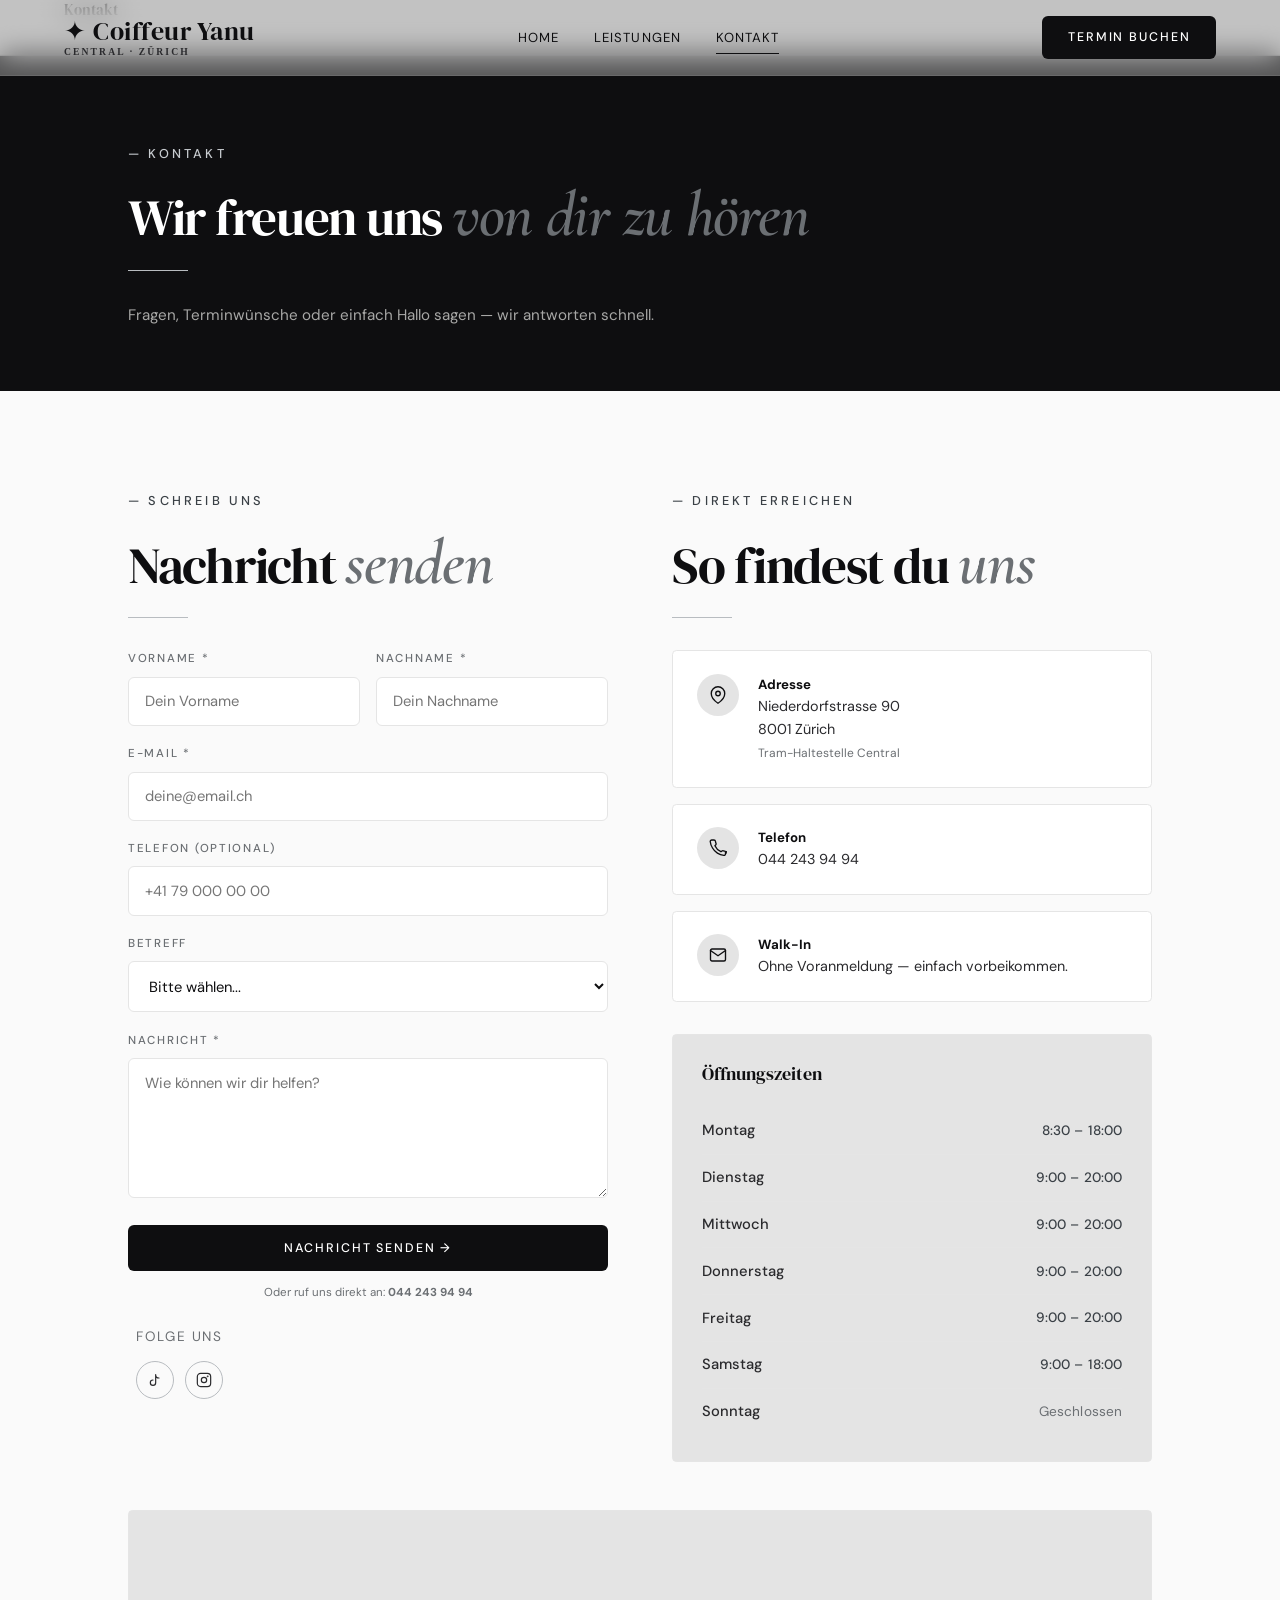
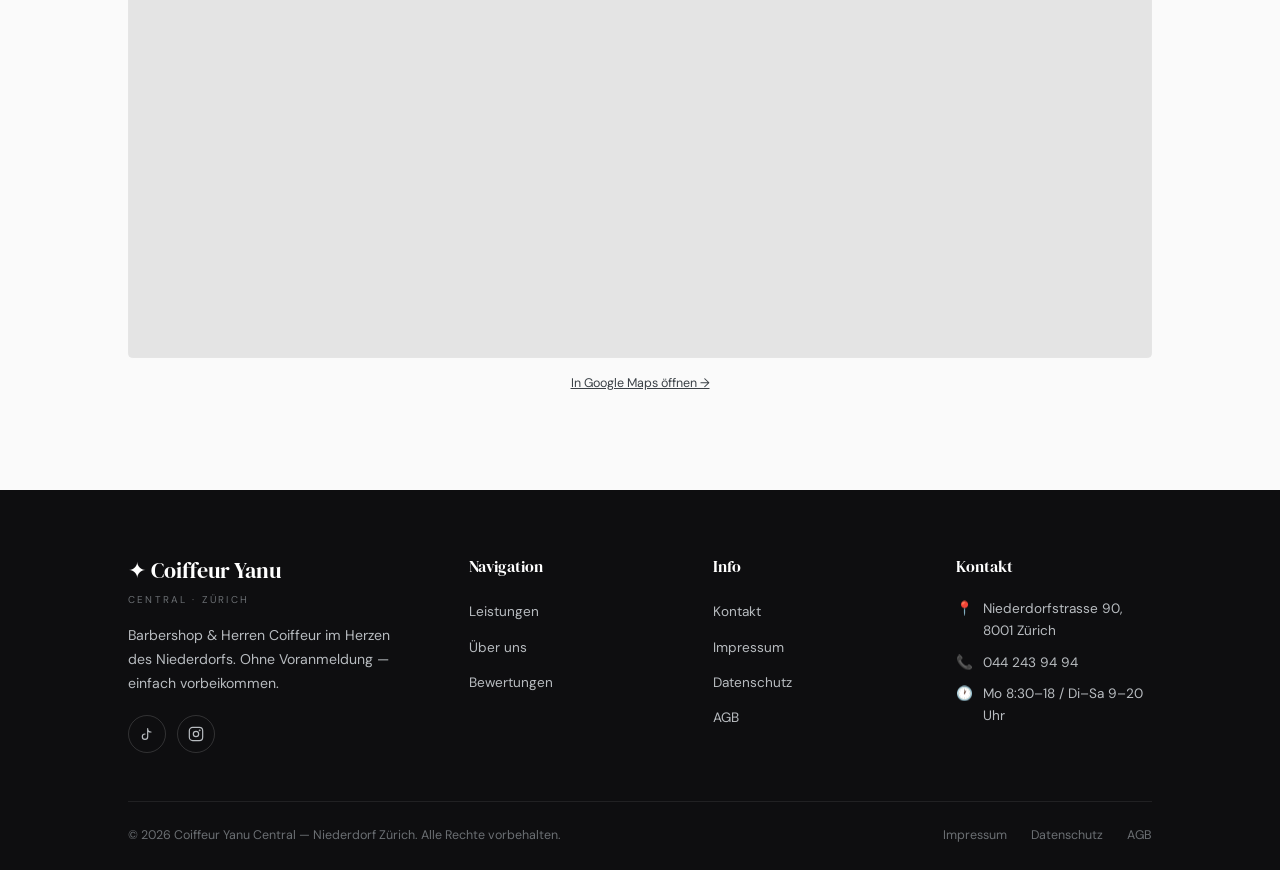
==== commit 61a18f4d: "Update navigation links in kontakt.html Removed 'Über uns' and 'Bewertungen' links from navigation." ====
--- a/kontakt.html
+++ b/kontakt.html
@@ -14,8 +14,6 @@
   <nav class="nav-links">
     <a href="index.html">Home</a>
     <a href="index.html#leistungen">Leistungen</a>
-    <a href="index.html#about">Über uns</a>
-    <a href="index.html#bewertungen">Bewertungen</a>
     <a href="kontakt.html" class="active">Kontakt</a>
   </nav>
   <div class="nav-right">
@@ -26,8 +24,6 @@
 <nav class="mobile-nav">
   <a href="index.html">Home</a>
   <a href="index.html#leistungen">Leistungen</a>
-  <a href="index.html#about">Über uns</a>
-  <a href="index.html#bewertungen">Bewertungen</a>
   <a href="kontakt.html">Kontakt</a>
 </nav>
 
